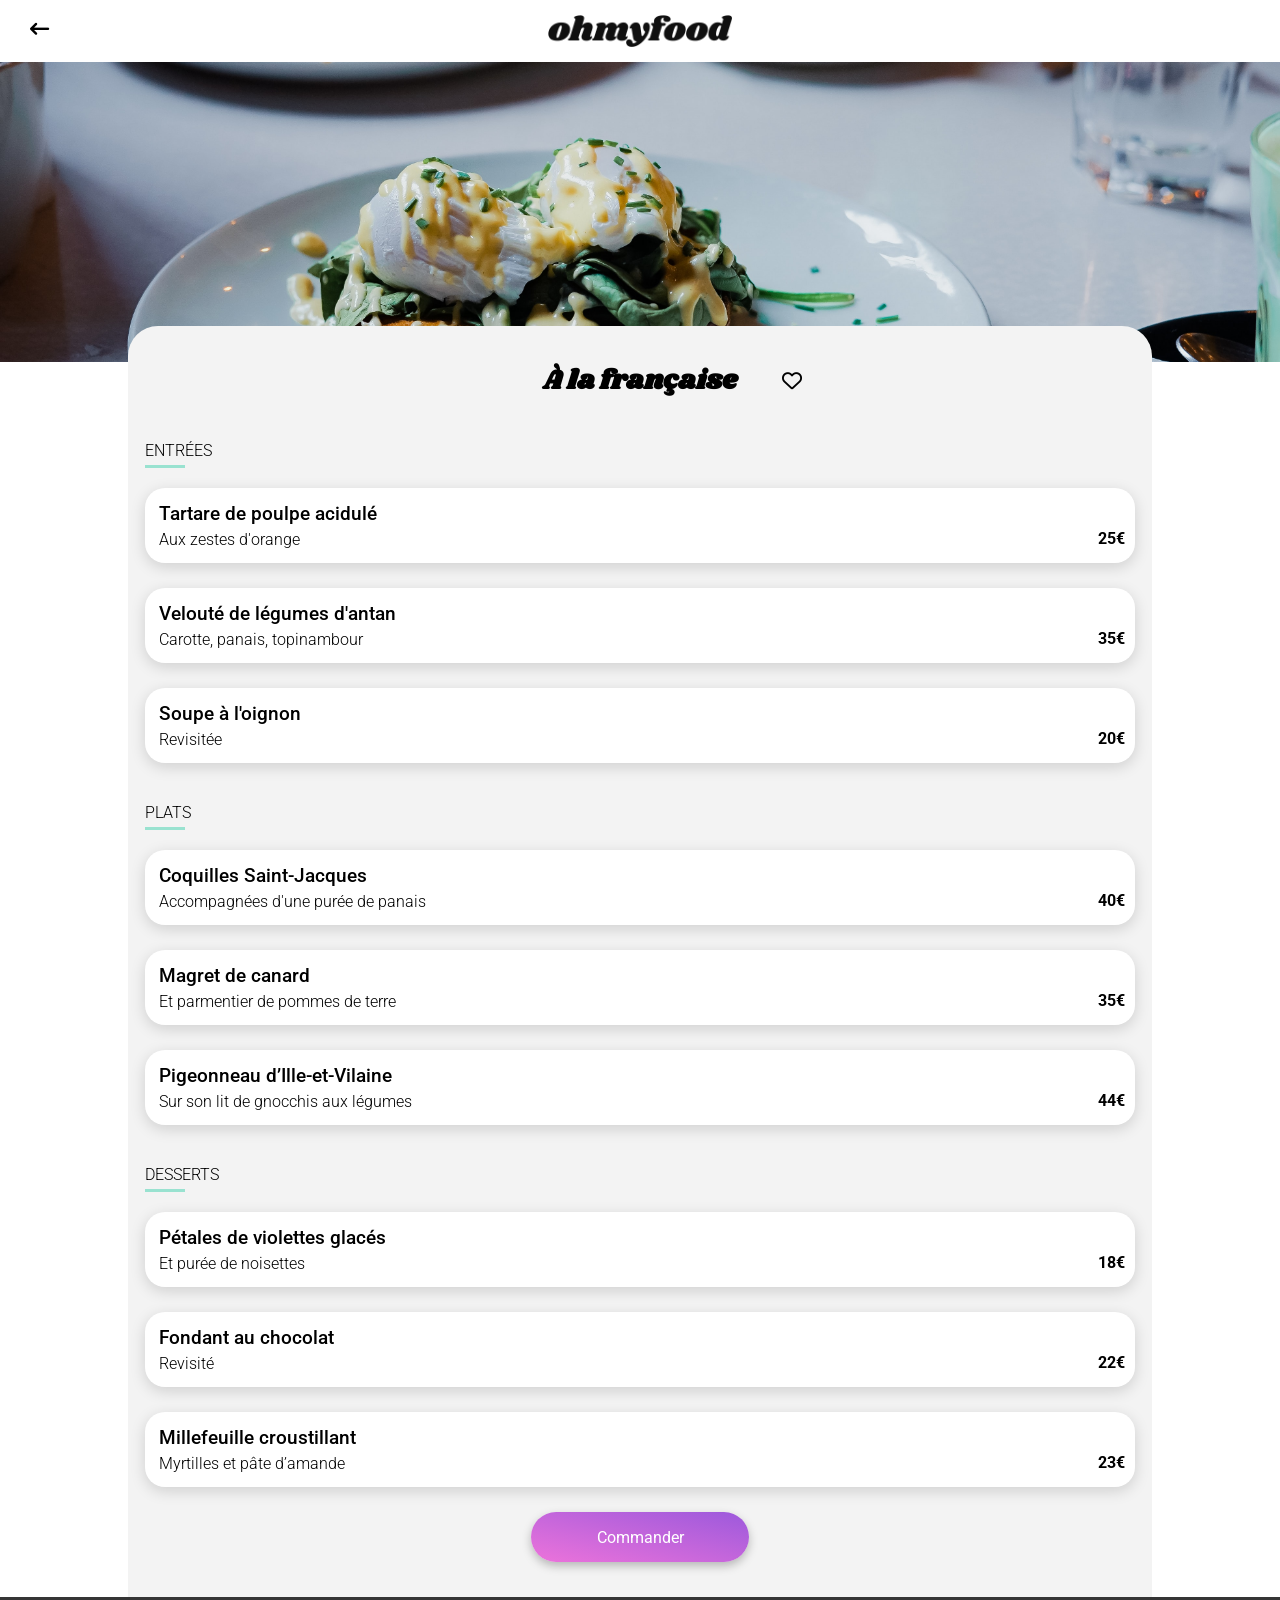
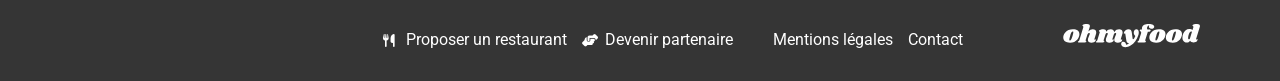
==== restaurants/a_la_française.html @ 07e6149e "Ajout pages des restaurants et loader" ====
<!DOCTYPE html>

<html lang="fr">
    <head>
        <meta charset="utf-8">
        <meta http-equiv="X-UA-Compatible" content="IE=edge">
        <title>ohmyfood - La palette du gout</title>
        <meta name="description" content="carte du restaurant La palette du gout sur ohmyfood">
        <meta name="viewport" content="width=device-width, initial-scale=1">
        <link rel="stylesheet" href="https://cdnjs.cloudflare.com/ajax/libs/font-awesome/6.2.1/css/all.min.css"
            integrity="sha512-MV7K8+y+gLIBoVD59lQIYicR65iaqukzvf/nwasF0nqhPay5w/9lJmVM2hMDcnK1OnMGCdVK+iQrJ7lzPJQd1w=="
            crossorigin="anonymous" referrerpolicy="no-referrer" />
        <link rel="preconnect" href="https://fonts.googleapis.com">
        <link rel="preconnect" href="https://fonts.gstatic.com" crossorigin>
        <link href="https://fonts.googleapis.com/css2?family=Inter:ital,opsz,wght@0,14..32,100..900;1,14..32,100..900&family=Manrope:wght
            @200..800&family=Montserrat:ital,wght@0,100..900;1,100..900&family=Shrikhand&display=swap" rel="stylesheet">
        <link rel="preconnect" href="https://fonts.googleapis.com">
        <link rel="preconnect" href="https://fonts.gstatic.com" crossorigin>
        <link href="https://fonts.googleapis.com/css2?family=Inter:ital,opsz,wght@0,14..32,100..900;1,14..32,100..900&family=Manrope:wght@200..800&
            family=Montserrat:ital,wght@0,100..900;1,100..900&family=Roboto:ital,wght@0,100..900;1,100..900&family=Shrikhand&display=swap" rel="stylesheet">
        <link rel="stylesheet" href="../assets/style.css">
    </head>
    <body class="body">
        <header class="restaurant-header">
                <a href="../index.html"><i class="fa-solid fa-arrow-left-long restaurant-header__icon"></i></a>
                <img class="restaurant-header__logo" src="../assets/images/logo/ohmyfood.png" alt="ohmyfood logo">
        </header>
        <main class="main__restaurant">
            <div class="menu__img">
                <img src="../assets/images/restaurants/toa-heftiba-DQKerTsQwi0-unsplash.jpg" alt="">
            </div>
            <div id="wrapper">
            <div class="menu">
                <div class="restaurant">
                    <h1 class="restaurant__name">À la française</h1>
                    <label class="restaurant__checkbox" for="">
                        <input type="checkbox">
                        <i class="fa-regular fa-heart restaurant__icon"></i>
                        <i class="fa-solid fa-heart restaurant__icon-full"></i>
                    </label>
                </div>
                <div class="menu__wrapper">
                    <section class="menu__section">
                        <h2 class="menu__title">Entrées</h2>
                        <span class="menu__bar"></span>
                        <label>
                            <input type="checkbox">
                            <article class="menu__dish">
                                <div class="menu__dish-text">
                                <h3 class="menu__dish-name">Tartare de poulpe acidulé</h3>
                                <h4 class="menu__dish-description">Aux zestes d'orange</h4> 
                                </div>
                                <div class="menu__dish-animation">
                                    <p class="menu__dish-price">25€</p>
                                    <span class="menu__dish-check">
                                        <span class="menu__dish-check-icon">
                                            <i class="fa-solid fa-circle-check"></i>
                                        </span>
                                    </span>
                                </div>
                            </article>
                        </label>
                        <label>
                            <input type="checkbox">
                            <article class="menu__dish">
                                <div class="menu__dish-text">
                                <h3 class="menu__dish-name">Velouté de légumes d'antan</h3>
                                <h4 class="menu__dish-description">Carotte, panais, topinambour</h4> 
                                </div>
                                <div class="menu__dish-animation">
                                    <p class="menu__dish-price">35€</p>
                                    <span class="menu__dish-check">
                                        <span class="menu__dish-check-icon">
                                            <i class="fa-solid fa-circle-check"></i>
                                        </span>
                                    </span>
                                </div>
                            </article>
                        </label>
                        <label>
                            <input type="checkbox">
                            <article class="menu__dish">
                                <div class="menu__dish-text">
                                <h3 class="menu__dish-name">Soupe à l'oignon</h3>
                                <h4 class="menu__dish-description">Revisitée</h4> 
                                </div>
                                <div class="menu__dish-animation">
                                    <p class="menu__dish-price">20€</p>
                                    <span class="menu__dish-check">
                                        <span class="menu__dish-check-icon">
                                            <i class="fa-solid fa-circle-check"></i>
                                        </span>
                                    </span>
                                </div>
                            </article>
                        </label> 
                    </section>
                    <section class="menu__section">
                        <h2 class="menu__title">Plats</h2>
                        <span class="menu__bar"></span>
                        <label>
                            <input type="checkbox">
                            <article class="menu__dish">
                                <div class="menu__dish-text">
                                <h3 class="menu__dish-name">Coquilles Saint-Jacques</h3>
                                <h4 class="menu__dish-description">Accompagnées d'une purée de panais</h4> 
                                </div>
                                <div class="menu__dish-animation">
                                    <p class="menu__dish-price">40€</p>
                                    <span class="menu__dish-check">
                                        <span class="menu__dish-check-icon">
                                            <i class="fa-solid fa-circle-check"></i>
                                        </span>
                                    </span>
                                </div>
                            </article>
                        </label>
                        <label>
                            <input type="checkbox">
                            <article class="menu__dish">
                                <div class="menu__dish-text">
                                <h3 class="menu__dish-name">Magret de canard</h3>
                                <h4 class="menu__dish-description">Et parmentier de pommes de terre</h4> 
                                </div>
                                <div class="menu__dish-animation">
                                    <p class="menu__dish-price">35€</p>
                                    <span class="menu__dish-check">
                                        <span class="menu__dish-check-icon">
                                            <i class="fa-solid fa-circle-check"></i>
                                        </span>
                                    </span>
                                </div>
                            </article>
                        </label>
                        <label>
                            <input type="checkbox">
                            <article class="menu__dish">
                                <div class="menu__dish-text">
                                <h3 class="menu__dish-name">Pigeonneau d’Ille-et-Vilaine</h3>
                                <h4 class="menu__dish-description">Sur son lit de gnocchis aux légumes</h4> 
                                </div>
                                <div class="menu__dish-animation">
                                    <p class="menu__dish-price">44€</p>
                                    <span class="menu__dish-check">
                                        <span class="menu__dish-check-icon">
                                            <i class="fa-solid fa-circle-check"></i>
                                        </span>
                                    </span>
                                </div>
                            </article>
                        </label>
                    </section>
                    <section class="menu__section">
                        <h2 class="menu__title">Desserts</h2>
                        <span class="menu__bar"></span>
                        <label>
                            <input type="checkbox">
                            <article class="menu__dish">
                                <div class="menu__dish-text">
                                <h3 class="menu__dish-name">Pétales de violettes glacés</h3>
                                <h4 class="menu__dish-description">Et purée de noisettes</h4> 
                                </div>
                                <div class="menu__dish-animation">
                                    <p class="menu__dish-price">18€</p>
                                    <span class="menu__dish-check">
                                        <span class="menu__dish-check-icon">
                                            <i class="fa-solid fa-circle-check"></i>
                                        </span>
                                    </span>
                                </div>
                            </article>
                        </label>
                        <label>
                            <input type="checkbox">
                            <article class="menu__dish">
                                <div class="menu__dish-text">
                                <h3 class="menu__dish-name">Fondant au chocolat</h3>
                                <h4 class="menu__dish-description">Revisité</h4> 
                                </div>
                                <div class="menu__dish-animation">
                                    <p class="menu__dish-price">22€</p>
                                    <span class="menu__dish-check">
                                        <span class="menu__dish-check-icon">
                                            <i class="fa-solid fa-circle-check"></i>
                                        </span>
                                    </span>
                                </div>
                            </article>
                        </label>
                        <label>
                            <input type="checkbox">
                            <article class="menu__dish">
                                <div class="menu__dish-text">
                                <h3 class="menu__dish-name">Millefeuille croustillant</h3>
                                <h4 class="menu__dish-description">Myrtilles et pâte d’amande</h4> 
                                </div>
                                <div class="menu__dish-animation">
                                    <p class="menu__dish-price">23€</p>
                                    <span class="menu__dish-check">
                                        <span class="menu__dish-check-icon">
                                            <i class="fa-solid fa-circle-check"></i>
                                        </span>
                                    </span>
                                </div>
                            </article>
                        </label>
                    </section>
                </div>
                <div class="menu__button">
                   <button>Commander</button> 
                </div>
            </div>
            </div>
        </main>
        <footer class="footer">
            <div class="footer__logo">
                <svg width="196" height="34" viewBox="0 0 196 34" fill="none" xmlns="http://www.w3.org/2000/svg">
                    <path d="M13.932 7.956C17.196 7.956 19.596 8.61599 21.132 9.936C22.692 11.256 23.472 12.984 23.472 15.12C23.472 15.84 23.376 16.644 23.184 17.532C22.728 19.5 21.876 21.228 20.628 22.716C19.38 24.18 17.844 25.32 16.02 26.136C14.22 26.928 12.264 27.324 10.152 27.324C6.81599 27.324 4.34399 26.664 2.73599 25.344C1.15199 24 0.359985 22.224 0.359985 20.016C0.359985 19.272 0.455985 18.444 0.647985 17.532C1.10399 15.66 1.96799 14.004 3.23999 12.564C4.53599 11.1 6.10799 9.972 7.95599 9.18C9.82799 8.364 11.82 7.956 13.932 7.956ZM13.824 11.16C13.32 11.16 12.78 11.616 12.204 12.528C11.652 13.416 10.992 15.108 10.224 17.604C9.45599 20.1 9.07199 21.852 9.07199 22.86C9.07199 23.388 9.15599 23.748 9.32399 23.94C9.49199 24.108 9.71999 24.192 10.008 24.192C10.512 24.24 11.028 23.808 11.556 22.896C12.108 21.984 12.792 20.208 13.608 17.568C14.352 15.24 14.724 13.548 14.724 12.492C14.724 11.988 14.64 11.64 14.472 11.448C14.328 11.256 14.112 11.16 13.824 11.16Z" fill="currentColor"/>
                    <path d="M44.9899 22.032C44.9419 22.128 44.9179 22.272 44.9179 22.464C44.9179 22.632 44.9539 22.764 45.0259 22.86C45.1219 22.956 45.2419 23.004 45.3859 23.004C45.6739 23.004 45.9139 22.884 46.1059 22.644C46.3219 22.38 46.4659 22.248 46.5379 22.248C46.6579 22.248 46.7539 22.332 46.8259 22.5C46.8979 22.644 46.9339 22.824 46.9339 23.04C46.9579 23.736 46.7299 24.42 46.2499 25.092C45.7699 25.74 45.0619 26.28 44.1259 26.712C43.2139 27.12 42.1099 27.324 40.8139 27.324C39.2299 27.324 37.9699 26.964 37.0339 26.244C36.0979 25.5 35.6179 24.516 35.5939 23.292C35.5939 22.404 35.8099 21.408 36.2419 20.304L38.2219 15.12C38.3419 14.808 38.4019 14.556 38.4019 14.364C38.4019 14.052 38.2939 13.812 38.0779 13.644C37.8859 13.452 37.6459 13.356 37.3579 13.356C36.9019 13.356 36.4339 13.572 35.9539 14.004C35.4979 14.412 35.1259 15.084 34.8379 16.02V15.948L32.5699 23.256C32.4979 23.544 32.4619 23.796 32.4619 24.012C32.4619 24.324 32.5219 24.576 32.6419 24.768C32.7619 24.936 32.9299 25.104 
                        33.1459 25.272C33.3139 25.44 33.4339 25.584 33.5059 25.704C33.5779 25.8 33.5899 25.932 33.5419 26.1C33.4219 26.412 33.1819 26.64 32.8219 26.784C32.4619 26.928 31.9099 27 31.1659 27H22.9579C22.3339 27 21.8779 26.904 21.5899 26.712C21.3019 26.496 21.2059 26.22 21.3019 25.884C21.3979 25.596 21.6499 25.344 22.0579 25.128C22.4179 24.936 22.7179 24.708 22.9579 24.444C23.1979 24.18 23.4019 23.76 23.5699 23.184L29.0419 5.22C29.1139 5.004 29.1499 4.824 29.1499 4.68C29.1499 4.416 29.0779 4.2 28.9339 4.032C28.8139 3.864 28.6459 3.696 28.4299 3.528C28.1899 3.336 28.0099 3.168 27.8899 3.024C27.7939 2.88 27.7819 2.688 27.8539 2.448C27.9979 1.896 28.7539 1.416 30.1219 1.00799C31.4899 0.599996 32.9179 0.395996 34.4059 0.395996C35.7979 0.395996 36.8179 0.659996 37.4659 1.188C38.1379 1.716 38.4739 2.436 38.4739 3.348C38.4739 3.876 38.3899 4.392 38.2219 4.896L36.2779 11.232C37.2139 10.008 38.1979 9.156 39.2299 8.676C40.2859 8.196 41.4259 7.956 42.6499 7.956C44.1139 7.956 45.2899 8.4 
                        46.1779 9.288C47.0899 10.176 47.5459 11.328 47.5459 12.744C47.5459 13.488 47.4259 14.22 47.1859 14.94L44.9899 22.032Z" fill="currentColor"/>
                    <path d="M82.7165 22.032C82.6685 22.128 82.6445 22.272 82.6445 22.464C82.6445 22.632 82.6805 22.764 82.7525 22.86C82.8485 22.956 82.9685 23.004 83.1125 23.004C83.4005 23.004 83.6405 22.884 83.8325 22.644C84.0485 22.38 84.1925 22.248 84.2645 22.248C84.3845 22.248 84.4805 22.332 84.5525 22.5C84.6245 22.644 84.6605 22.824 84.6605 23.04C84.6845 23.736 84.4565 24.42 83.9765 25.092C83.4965 25.74 82.7885 26.28 81.8525 26.712C80.9405 27.12 79.8365 27.324 78.5405 27.324C76.9565 27.324 75.6965 26.964 74.7605 26.244C73.8245 25.5 73.3445 24.516 73.3205 23.292C73.3205 22.404 73.5365 21.408 73.9685 20.304L75.9485 15.12C76.0685 14.808 76.1285 14.556 76.1285 14.364C76.1285 14.052 76.0205 13.812 75.8045 13.644C75.6125 13.452 75.3725 13.356 75.0845 13.356C74.6765 13.356 74.2565 13.536 73.8245 13.896C73.3925 14.256 73.0085 14.82 72.6725 15.588L70.6925 22.032C70.6445 22.128 70.6205 22.272 70.6205 22.464C70.6205 22.632 70.6565 22.764 70.7285 22.86C70.8245 22.956 70.9445 23.004 71.0885 23.004C71.3765 
                        23.004 71.6165 22.884 71.8085 22.644C72.0245 22.38 72.1685 22.248 72.2405 22.248C72.3605 22.248 72.4565 22.332 72.5285 22.5C72.6005 22.644 72.6365 22.824 72.6365 23.04C72.6605 23.736 72.4325 24.42 71.9525 25.092C71.4725 25.74 70.7645 26.28 69.8285 26.712C68.9165 27.12 67.8125 27.324 66.5165 27.324C64.9325 27.324 63.6725 26.964 62.7365 26.244C61.8005 25.5 61.3205 24.516 61.2965 23.292C61.2965 22.404 61.5125 21.408 61.9445 20.304L63.9245 15.12C64.0445 14.808 64.1045 14.556 64.1045 14.364C64.1045 14.052 63.9965 13.812 63.7805 13.644C63.5885 13.452 63.3485 13.356 63.0605 13.356C62.6525 13.356 62.2325 13.536 61.8005 13.896C61.3685 14.232 61.0085 14.784 60.7205 15.552L58.3445 23.256C58.2485 23.52 58.2005 23.772 58.2005 24.012C58.2005 24.3 58.2605 24.54 58.3805 24.732C58.5005 24.9 58.6685 25.08 58.8845 25.272C59.0525 25.416 59.1725 25.548 59.2445 25.668C59.3165 25.788 59.3285 25.932 59.2805 26.1C59.1845 26.412 58.9565 26.64 58.5965 26.784C58.2365 26.928 57.6725 27 56.9045 27H48.6965C48.0725 
                        27 47.6285 26.904 47.3645 26.712C47.0765 26.496 46.9685 26.22 47.0405 25.884C47.1365 25.596 47.3885 
                        25.344 47.7965 25.128C48.1565 24.936 48.4565 24.708 48.6965 24.444C48.9365 24.18 49.1405 23.76 49.3085 23.184L52.5125 12.78C52.5605 12.66 52.5845 12.492 52.5845 12.276C52.5845 12.012 52.5245 11.808 52.4045 11.664C52.3085 11.52 52.1405 11.34 51.9005 11.124C51.6605 10.932 51.4925 10.764 51.3965 10.62C51.3005 10.476 51.2885 10.284 51.3605 10.044C51.5045 9.492 52.2605 9.012 53.6285 8.604C54.9965 8.172 56.4245 7.956 57.9125 7.956C59.0885 7.956 60.0125 8.28 60.6845 8.928C61.3805 9.576 61.7165 10.464 61.6925 11.592C62.6765 10.224 63.7085 9.276 64.7885 8.748C65.8925 8.22 67.0805 7.956 68.3525 7.956C69.7445 7.956 70.8725 8.364 71.7365 9.18C72.6245 9.972 73.1165 11.016 73.2125 12.312C74.2445 10.68 75.3485 9.552 76.5245 8.928C77.7005 8.28 78.9845 7.956 80.3765 7.956C81.8405 7.956 83.0165 8.4 83.9045 9.288C84.8165 10.176 85.2725 11.328 85.2725 12.744C85.2725 13.488 85.1525 14.22 84.9125 14.94L82.7165 22.032Z" fill="currentColor"/>
                    <path d="M104.932 7.956C105.988 7.956 106.828 8.388 107.452 9.252C108.1 10.092 108.424 11.244 108.424 12.708C108.424 13.98 108.196 15.348 107.74 16.812C106.852 19.764 105.424 22.548 103.456 25.164C101.512 27.78 99.2675 29.88 96.7235 31.464C94.2035 33.048 91.6836 33.84 89.1636 33.84C87.9156 33.84 86.8355 33.624 85.9235 33.192C85.0355 32.76 84.3635 32.184 83.9075 31.464C83.4275 30.744 83.1875 29.976 83.1875 29.16C83.1875 28.8 83.2475 28.404 83.3675 27.972C83.5835 27.3 83.9435 26.784 84.4475 26.424C84.9515 26.064 85.5516 25.884 86.2476 25.884C87.3516 25.884 88.2515 26.256 88.9475 27C89.6675 27.768 90.1236 28.812 90.3156 30.132C91.8516 30.06 93.2675 29.4 94.5635 28.152C93.3395 27.936 92.4275 27.528 91.8275 26.928C91.2515 26.304 90.8555 25.344 90.6395 24.048L89.1995 15.228C89.1275 14.772 89.0195 14.46 88.8755 14.292C88.7555 14.1 88.5876 14.004 88.3716 14.004C88.2036 14.004 87.9995 14.088 87.7595 14.256C87.5435 14.424 87.3875 14.508 87.2915 14.508C87.0995 14.508 87.0035 14.304 87.0035 13.896C87.0035 
                        13.56 87.0635 13.2 87.1835 12.816C87.6155 11.448 88.4196 10.296 89.5956 9.36C90.7716 8.4 92.1395 7.92 93.6995 7.92C95.2355 7.92 96.3635 8.376 97.0835 9.288C97.8275 10.2 98.3076 11.604 98.5236 13.5L99.6035 21.42C99.6755 22.02 99.8915 22.32 100.252 22.32C100.684 22.32 101.188 21.936 101.764 21.168C102.34 20.376 102.904 19.26 103.456 17.82C102.736 17.172 102.184 16.428 101.8 15.588C101.416 14.748 101.224 13.848 101.224 12.888C101.224 12.144 101.32 11.472 101.512 10.872C101.8 9.912 102.244 9.192 102.844 8.712C103.468 8.208 104.164 7.956 104.932 7.956Z" fill="currentColor"/>
                    <path d="M122.864 0.395996C125.432 0.395996 127.352 0.791996 128.624 1.584C129.92 2.352 130.568 3.3 130.568 4.428C130.568 5.34 130.184 6.048 129.416 6.552C128.672 7.032 127.688 7.272 126.464 7.272C125.336 7.272 124.46 6.996 123.836 6.444C123.212 5.892 122.9 5.208 122.9 4.392C122.9 3.888 123.056 3.36 123.368 2.808C122.648 2.808 122.048 2.988 121.568 3.348C121.088 3.684 120.716 4.272 120.452 5.112C120.308 5.64 120.236 6.132 120.236 6.588C120.236 7.164 120.332 7.62 120.524 7.956C120.74 8.268 121.04 8.424 121.424 8.424H123.548C124.796 8.424 125.42 8.808 125.42 9.576C125.42 9.672 125.396 9.816 125.348 10.008C125.204 10.536 124.904 10.932 124.448 11.196C124.016 11.46 123.356 11.592 122.468 11.592H121.388L117.824 23.256C117.752 23.544 117.716 23.796 117.716 24.012C117.716 24.324 117.776 24.576 117.896 24.768C118.016 24.936 118.184 25.104 118.4 25.272C118.568 25.44 118.688 25.584 118.76 25.704C118.832 25.8 118.844 25.932 118.796 26.1C118.676 26.412 118.436 26.64 118.076 26.784C117.716 26.928 117.164 27 116.42 
                        27H108.212C107.588 27 107.132 26.904 106.844 26.712C106.556 26.496 106.46 26.22 106.556 25.884C106.652 25.596 106.904 25.344 107.312 25.128C107.672 24.936 107.972 24.708 108.212 24.444C108.452 24.18 108.656 23.76 108.824 23.184L111.632 13.968C111.752 13.608 111.812 13.236 111.812 12.852C111.812 12.372 111.704 12 111.488 11.736C111.296 11.448 110.996 11.136 110.588 10.8C110.324 10.584 110.12 10.404 109.976 10.26C109.856 10.092 109.796 9.9 109.796 9.684C109.772 9.228 109.928 8.904 110.264 8.712C110.624 8.52 111.296 8.424 112.28 8.424H113.18C113.012 7.824 112.928 7.224 112.928 6.624C112.928 6.024 113.036 5.4 113.252 4.752C113.708 3.528 114.68 2.496 116.168 1.65599C117.68 0.815996 119.912 0.395996 122.864 0.395996Z" fill="currentColor"/>
                    <path d="M137.084 7.956C140.348 7.956 142.748 8.61599 144.284 9.936C145.844 11.256 146.624 12.984 146.624 15.12C146.624 15.84 146.528 16.644 146.336 17.532C145.88 19.5 145.028 21.228 143.78 22.716C142.532 24.18 140.996 25.32 139.172 26.136C137.372 26.928 135.416 27.324 133.304 27.324C129.968 27.324 127.496 26.664 125.888 25.344C124.304 24 123.512 22.224 123.512 20.016C123.512 19.272 123.608 18.444 123.8 17.532C124.256 15.66 125.12 14.004 126.392 12.564C127.688 11.1 129.26 9.972 131.108 9.18C132.98 8.364 134.972 7.956 137.084 7.956ZM136.976 11.16C136.472 11.16 135.932 11.616 135.356 12.528C134.804 13.416 134.144 15.108 133.376 17.604C132.608 20.1 132.224 21.852 132.224 22.86C132.224 23.388 132.308 23.748 132.476 23.94C132.644 24.108 132.872 24.192 133.16 24.192C133.664 24.24 134.18 23.808 134.708 22.896C135.26 21.984 135.944 20.208 136.76 17.568C137.504 15.24 137.876 13.548 137.876 12.492C137.876 11.988 137.792 11.64 137.624 11.448C137.48 11.256 137.264 11.16 136.976 11.16Z" fill="currentColor"/>
                    <path d="M160.709 7.956C163.973 7.956 166.373 8.61599 167.909 9.936C169.469 11.256 170.249 12.984 170.249 15.12C170.249 15.84 170.153 16.644 169.961 17.532C169.505 19.5 168.653 21.228 167.405 22.716C166.157 24.18 164.621 25.32 162.797 26.136C160.997 26.928 159.041 27.324 156.929 27.324C153.593 27.324 151.121 26.664 149.513 25.344C147.929 24 147.137 22.224 147.137 20.016C147.137 19.272 147.233 18.444 147.425 17.532C147.881 15.66 148.745 14.004 150.017 12.564C151.313 11.1 152.885 9.972 154.733 9.18C156.605 8.364 158.597 7.956 160.709 7.956ZM160.601 11.16C160.097 11.16 159.557 11.616 158.981 12.528C158.429 13.416 157.769 15.108 157.001 17.604C156.233 20.1 155.849 21.852 155.849 22.86C155.849 23.388 155.933 23.748 156.101 23.94C156.269 24.108 156.497 24.192 156.785 24.192C157.289 24.24 157.805 23.808 158.333 22.896C158.885 21.984 159.569 20.208 160.385 17.568C161.129 15.24 161.501 13.548 161.501 12.492C161.501 11.988 161.417 11.64 161.249 11.448C161.105 11.256 160.889 11.16 160.601 11.16Z" fill="currentColor"/>
                    <path d="M190.526 21.816C190.478 22.008 190.454 22.14 190.454 22.212C190.454 22.38 190.502 22.512 190.598 22.608C190.694 22.704 190.814 22.752 190.958 22.752C191.246 22.752 191.486 22.632 191.678 22.392C191.894 22.128 192.038 21.996 192.11 21.996C192.23 21.996 192.326 22.08 192.398 22.248C192.47 22.416 192.506 22.608 192.506 22.824C192.53 23.472 192.278 24.132 191.75 24.804C191.246 25.476 190.562 26.028 189.698 26.46C188.834 26.892 187.898 27.108 186.89 27.108C185.69 27.108 184.646 26.88 183.758 26.424C182.87 25.968 182.258 25.368 181.922 24.624C181.274 25.464 180.53 26.088 179.69 26.496C178.85 26.904 177.962 27.108 177.026 27.108C175.922 27.108 174.89 26.832 173.93 26.28C172.994 25.728 172.238 24.948 171.662 23.94C171.11 22.908 170.834 21.744 170.834 20.448C170.834 18.264 171.242 16.212 172.058 14.292C172.898 12.348 174.062 10.788 175.55 9.612C177.038 8.412 178.73 7.812 180.626 7.812C181.658 7.812 182.534 7.932 183.254 8.172C183.998 8.412 184.67 8.772 185.27 9.252L186.494 5.22C186.566 5.004 186.602 4.824 186.602 
                        4.68C186.602 4.416 186.53 4.2 186.386 4.032C186.266 3.864 186.098 3.696 185.882 3.528C185.642 3.336 185.462 3.168 185.342 3.024C185.246 2.88 185.234 2.688 185.306 2.448C185.45 1.896 186.206 1.416 187.574 1.00799C188.942 0.599996 190.37 0.395996 191.858 0.395996C193.25 0.395996 194.27 0.659996 194.918 1.188C195.59 1.716 195.926 2.436 195.926 3.348C195.926 3.876 195.842 4.392 195.674 4.896L190.526 21.816ZM184.514 11.7C184.13 11.364 183.71 11.196 183.254 11.196C182.558 11.196 181.874 11.712 181.202 12.744C180.53 13.776 179.99 15.024 179.582 16.488C179.174 17.952 178.982 19.272 179.006 20.448C179.006 21.768 179.438 22.428 180.302 22.428C180.614 22.428 180.878 22.308 181.094 22.068C181.31 21.804 181.514 21.384 181.706 20.808L184.514 11.7Z" fill="currentColor"/>
                </svg>
            </div>
            <ul class="footer__list">
                <li class="footer__item">
                    <div class="footer__item-container">
                        <i class="footer__item-icon fa-solid fa-utensils"></i>
                    </div>
                    Proposer un restaurant
                </li>
                <li class="footer__item">
                    <div class="footer__item-container">
                        <i class="footer__item-icon fa-solid fa-handshake-angle"></i>
                    </div>
                    Devenir partenaire
                </li> 
            </ul>
            <ul class="footer__list">
                <li class="footer__item">Mentions légales</li>
                <li class="footer__item"><a href="mailto:contact@example.fr">Contact</a></li>
            </ul>
        </footer>
    </body>
</html>
---- assets/style.css ----
* {
  margin: 0;
  padding: 0;
  box-sizing: border-box;
  font-family: "Roboto", sans-serif;
  text-decoration: none;
}

body {
  background-color: #EAEAEA;
}

a {
  color: black;
}

.loader {
  z-index: 1;
  position: fixed;
  inset: 0;
  display: flex;
  justify-content: center;
  align-items: center;
  background-color: #f3f3f3;
  gap: 50px;
  animation: hiddeloader 1s ease-in-out forwards;
  animation-delay: 1s;
}
.loader__square {
  z-index: 2;
  height: 50px;
  width: 50px;
  background: linear-gradient(193.33deg, #9356DC -11.44%, #FF79DA 123.93%);
  animation: rotate 1s ease-in-out forwards;
}
.loader__square:nth-child(1) {
  animation-delay: 0.3s;
}
.loader__square:nth-child(2) {
  animation-delay: 0.6s;
}
.loader__square:nth-child(3) {
  animation-delay: 0.9s;
}

@keyframes rotate {
  0% {
    transform: translateY(0);
  }
  50% {
    transform: translateY(-20px);
  }
  100% {
    transform: translateY(0);
    opacity: 0;
  }
}
@keyframes hiddeloader {
  from {
    opacity: 1;
  }
  to {
    display: none;
  }
}
.header__logo {
  width: 100%;
  display: flex;
  justify-content: center;
  align-items: center;
  padding: 15px 0;
  background-color: white;
  box-shadow: 0 3px 10px 0 rgba(0, 0, 0, 0.1490196078);
}
.header__logo-img {
  height: 35px;
}

.location {
  width: 100%;
  display: flex;
  flex-direction: row;
  display: flex;
  justify-content: center;
  align-items: center;
  height: 50px;
  gap: 17px;
  box-shadow: 0px 4px 10px 0px rgba(0, 0, 0, 0.2509803922);
}

.explore {
  display: flex;
  flex-direction: column;
  display: flex;
  justify-content: center;
  align-items: center;
  padding: 40px;
  text-align: center;
}
.explore__title {
  font-size: 1.5rem;
  max-width: 275px;
}
.explore__subtitle {
  font-size: 1.2rem;
  font-weight: 300;
  padding: 20px 0;
}
.explore__button {
  width: 218px;
  height: 50px;
  padding: 13px 18px;
  background: linear-gradient(193.33deg, #9356DC -11.44%, #FF79DA 123.93%);
  box-shadow: 0px 4px 10px 0px rgba(0, 0, 0, 0.2509803922);
  border: none;
  border-radius: 25px;
  color: white;
  text-decoration: none;
  transition: opacity 0.4s ease-in-out, box-shadow 0.4s ease-in-out;
}
.explore__button:hover {
  opacity: 0.7;
  box-shadow: 0px 6px 16px 0px rgba(0, 0, 0, 0.2509803922);
}

.steps {
  padding: 20px;
  background-color: white;
}
.steps__title {
  font-size: 1.5rem;
  padding: 26px 0;
}
.steps__box {
  display: flex;
  flex-direction: row;
  width: 100%;
  box-shadow: 0px 4px 15px 0px rgba(0, 0, 0, 0.1490196078);
  border-radius: 20px;
  margin-bottom: 25px;
  padding: 28px 0;
  background-color: #f3f3f3;
  position: relative;
  margin-left: 8px;
}
.steps__box-number {
  height: 24px;
  width: 24px;
  border-radius: 50%;
  background-color: #9356DC;
  color: white;
  font-size: 14px;
  display: flex;
  justify-content: center;
  align-items: center;
  position: absolute;
  left: -12px;
}
.steps__box-icon {
  color: #7E7E7E;
  padding: 0 30px;
}
.steps__box-text {
  font-weight: 500;
}

.purple {
  color: #9356DC;
}

.restaurants {
  padding: 60px 20px;
  background-color: #EAEAEA;
}
.restaurants__title {
  font-size: 1.5rem;
  margin-bottom: 20px;
}
.restaurants__cards-img-container {
  position: relative;
  height: 70%;
}
.restaurants__wrapper {
  position: relative;
}
.restaurants__cards {
  width: 100%;
  height: 251px;
  border-radius: 15px;
  box-shadow: 0px 4px 15px 0px rgba(0, 0, 0, 0.1019607843);
  background-color: white;
  margin-bottom: 20px;
}
.restaurants__cards-img {
  width: 100%;
  height: 100%;
  border-radius: 15px 15px 0 0;
  object-fit: cover;
}
.restaurants__cards-new {
  display: flex;
  justify-content: center;
  align-items: center;
  position: absolute;
  top: 10px;
  right: 10px;
  padding: 7px 9px;
  border-radius: 2px;
  width: 80px;
  background-color: #99E2D0;
  color: #008766;
  font-size: 14px;
}
.restaurants__cards-text-container {
  display: flex;
  flex-direction: row;
  justify-content: space-between;
  padding: 10px;
  height: 30%;
  color: black;
  border-radius: 0 0 15px 15px;
}
.restaurants__cards-title {
  font-size: 1.2rem;
  margin-bottom: 5px;
}
.restaurants__cards-location {
  font-size: 1rem;
  font-weight: 300;
}
.restaurants__cards-heart {
  font-size: 20px;
  position: absolute;
  top: 205px;
  right: 15px;
  cursor: pointer;
  transition: all 1s ease-in-out;
}
.restaurants__cards-heart-full {
  font-size: 20px;
  position: absolute;
  top: 205px;
  right: 15px;
  cursor: pointer;
  transition: all 1s ease-in-out;
  background: linear-gradient(193.33deg, #9356DC -11.44%, #FF79DA 123.93%);
  background-clip: text;
  -webkit-background-clip: text;
  -webkit-text-fill-color: transparent;
  opacity: 0;
}
.restaurants__cards-heart-full:hover {
  opacity: 1;
}
.restaurants__cards-heart:hover {
  opacity: 0;
}

.footer {
  background-color: #353535;
  padding: 25px 0;
}
.footer__logo svg {
  height: 27px;
  color: white;
  margin-bottom: 16px;
}
.footer__list {
  color: white;
  padding: 0 20px;
  list-style: none;
}
.footer__item {
  margin-bottom: 7px;
  display: flex;
  flex-direction: row;
}
.footer__item-container {
  width: 23px;
}
.footer__item-icon {
  margin-right: 6px;
  font-size: 13px;
}
.footer__item a {
  color: white;
}

.restaurant-header {
  width: 100%;
  display: flex;
  justify-content: center;
  align-items: center;
  padding: 15px 0;
}
.restaurant-header__logo {
  height: 2rem;
}
.restaurant-header__icon {
  font-size: 1.2rem;
  position: absolute;
  top: 20px;
  left: 30px;
}

.menu {
  width: 100%;
  background-color: #f3f3f3;
  border-radius: 30px 30px 0 0;
  margin-top: -40px;
  padding: 35px 17px;
  z-index: 3;
  position: relative;
}
.menu__img {
  z-index: 0;
}
.menu__img img {
  height: 300px;
  width: 100%;
  object-fit: cover;
}
.menu__section {
  opacity: 0;
  animation: appear 2s forwards;
}
.menu__section:nth-child(1) {
  animation-delay: 0.5s;
}
.menu__section:nth-child(2) {
  animation-delay: 1s;
}
.menu__section:nth-child(3) {
  animation-delay: 1.5s;
}
.menu__title {
  font-size: 1rem;
  font-weight: 300;
  text-transform: uppercase;
  margin-top: 40px;
}
.menu__bar {
  display: block;
  background-color: #99E2D0;
  width: 40px;
  height: 3px;
  margin-top: 5px;
  margin-bottom: 20px;
}
.menu__dish {
  width: 100%;
  box-shadow: 0px 4px 15px 0px rgba(0, 0, 0, 0.1490196078);
  border-radius: 20px;
  margin-bottom: 25px;
  background-color: white;
  display: flex;
  justify-content: space-between;
  margin-top: 12px;
  cursor: pointer;
}
.menu__dish-text {
  padding: 14px;
}
.menu__dish-name {
  font-size: 1.2rem;
  font-weight: 500;
  margin-bottom: 5px;
}
.menu__dish-description {
  font-size: 1rem;
  font-weight: 300;
}
.menu__dish-animation {
  width: 150px;
  display: flex;
  align-items: flex-end;
  justify-content: end;
}
.menu__dish-price {
  display: flex;
  align-items: flex-end;
  font-weight: 700;
  padding-bottom: 15px;
}
.menu__dish-check {
  width: 0;
  height: 100%;
  margin-left: 10px;
  background-color: #99E2D0;
  border-radius: 0 20px 20px 0;
  transition: width 1s ease-in-out;
}
.menu__dish-check-icon {
  opacity: 0;
  width: 100%;
  height: 100%;
  display: flex;
  justify-content: center;
  align-items: center;
}
.menu__dish-check-icon > i {
  font-size: 25px;
  color: white;
}
.menu__button {
  display: flex;
  justify-content: center;
  align-items: center;
}
.menu__button button {
  width: 218px;
  height: 50px;
  padding: 13px 18px;
  background: linear-gradient(193.33deg, #9356DC -11.44%, #FF79DA 123.93%);
  box-shadow: 0px 4px 10px 0px rgba(0, 0, 0, 0.2509803922);
  border: none;
  border-radius: 25px;
  color: white;
  text-decoration: none;
  cursor: pointer;
  font-size: 1rem;
  transition: opacity 0.2s ease-in, box-shadow 0.2s ease-in;
}
.menu__button button:hover {
  opacity: 0.7;
  box-shadow: 0px 6px 16px 0px rgba(0, 0, 0, 0.2509803922);
}

label:has(input:checked) .menu__dish-check {
  width: 100px;
}
label:has(input:checked) .menu__dish-check-icon {
  opacity: 1;
}

input {
  display: none;
}

.restaurant {
  width: 100%;
  display: flex;
  justify-content: space-between;
  align-items: center;
}
.restaurant__name {
  font-family: "Shrikhand", sans-serif;
  font-size: 1.7rem;
}
.restaurant__icon {
  font-size: 20px;
  position: absolute;
  top: 45px;
  right: 25px;
  cursor: pointer;
  transition: all 1s ease-in-out;
}
.restaurant__icon:hover {
  opacity: 0;
}
.restaurant__icon-full {
  font-size: 20px;
  position: absolute;
  top: 45px;
  right: 25px;
  cursor: pointer;
  opacity: 0;
  background: linear-gradient(193.33deg, #9356DC -11.44%, #FF79DA 123.93%);
  background-clip: text;
  -webkit-background-clip: text;
  -webkit-text-fill-color: transparent;
  transition: all 1s ease-in-out;
}
.restaurant__icon-full:hover {
  opacity: 1;
}

@keyframes appear {
  from {
    opacity: 0;
    transform: translateY(100px);
  }
  to {
    opacity: 1;
    transform: translateY(0);
  }
}
@media (min-width: 768px) {
  .header__logo,
  .header__location {
    box-shadow: none;
  }
  .explore {
    background-color: #f3f3f3;
  }
  .explore__title {
    max-width: none;
    font-size: 2.5rem;
  }
  .steps {
    display: flex;
    justify-content: center;
    align-items: center;
  }
  .steps__content {
    max-width: 1024px;
    width: 100%;
    display: flex;
    flex-direction: column;
  }
  .steps__wrapper {
    display: flex;
    justify-content: center;
    align-items: center;
    display: flex;
    flex-direction: row;
    gap: 24px;
  }
  .restaurant__icon,
  .restaurant__icon-full {
    right: 330px;
  }
  .restaurant {
    justify-content: center;
  }
  .restaurant__icon, .restaurant__icon-full {
    right: 220px;
  }
}
@media (min-width: 1024px) {
  .restaurants {
    display: flex;
    justify-content: center;
    align-items: center;
  }
  .body {
    background-color: white;
  }
  #wrapper {
    width: 100%;
    display: flex;
    justify-content: center;
    align-items: center;
  }
  .restaurant__wrapper,
  .menu {
    max-width: 1024px;
    width: 100%;
  }
  .restaurants__cards-container {
    display: grid;
    grid-template-columns: repeat(2, 1fr);
    grid-template-rows: repeat(2, 1fr);
    column-gap: 100px;
    row-gap: 50px;
  }
  .footer {
    display: flex;
    justify-content: flex-end;
  }
  .footer__logo {
    display: flex;
    margin: 0 80px 7px 80px;
  }
  .footer__logo > svg {
    height: 27px;
    width: 137px;
    margin: 0;
  }
  .footer__list {
    display: flex;
    flex-direction: row;
    align-items: last baseline;
    gap: 15px;
  }
  .footer__item {
    max-width: 200px;
  }
  .footer > :first-child {
    order: 3;
  }
  .restaurant {
    justify-content: center;
  }
  .restaurant__icon, .restaurant__icon-full {
    right: 350px;
  }
}

/*# sourceMappingURL=style.css.map */
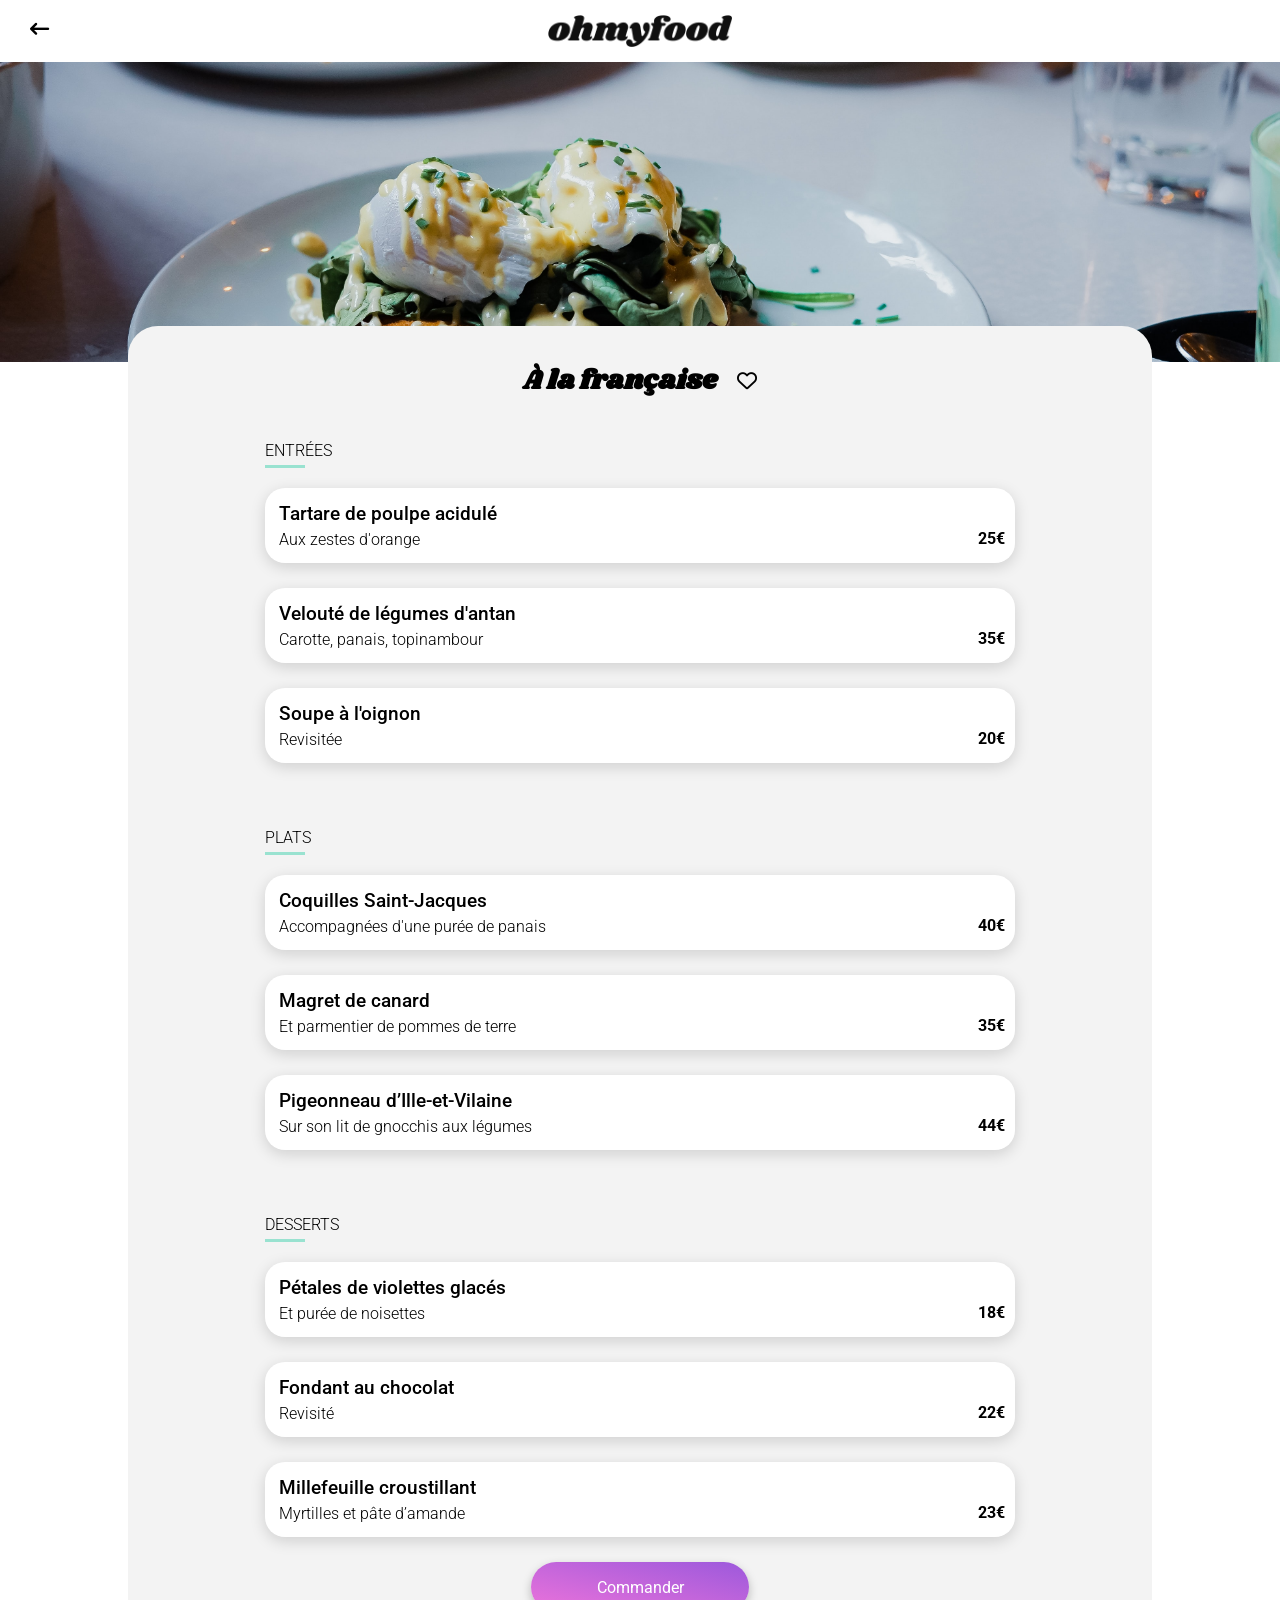
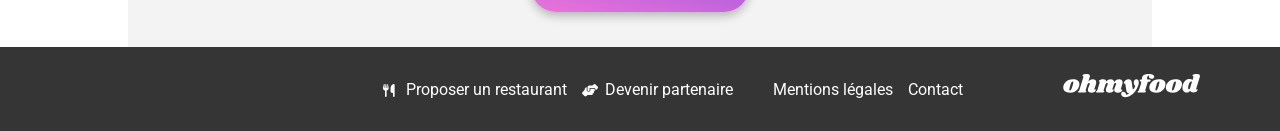
==== commit c0bfc026: "Modification bouton explorer et version desktop" ====
--- a/restaurants/a_la_française.html
+++ b/restaurants/a_la_française.html
@@ -7,17 +7,13 @@
         <title>ohmyfood - La palette du gout</title>
         <meta name="description" content="carte du restaurant La palette du gout sur ohmyfood">
         <meta name="viewport" content="width=device-width, initial-scale=1">
-        <link rel="stylesheet" href="https://cdnjs.cloudflare.com/ajax/libs/font-awesome/6.2.1/css/all.min.css"
-            integrity="sha512-MV7K8+y+gLIBoVD59lQIYicR65iaqukzvf/nwasF0nqhPay5w/9lJmVM2hMDcnK1OnMGCdVK+iQrJ7lzPJQd1w=="
-            crossorigin="anonymous" referrerpolicy="no-referrer" />
+        <link rel="stylesheet" href="https://cdnjs.cloudflare.com/ajax/libs/font-awesome/6.2.1/css/all.min.css" integrity="sha512-MV7K8+y+gLIBoVD59lQIYicR65iaqukzvf/nwasF0nqhPay5w/9lJmVM2hMDcnK1OnMGCdVK+iQrJ7lzPJQd1w==" crossorigin="anonymous" referrerpolicy="no-referrer" />
         <link rel="preconnect" href="https://fonts.googleapis.com">
         <link rel="preconnect" href="https://fonts.gstatic.com" crossorigin>
-        <link href="https://fonts.googleapis.com/css2?family=Inter:ital,opsz,wght@0,14..32,100..900;1,14..32,100..900&family=Manrope:wght
-            @200..800&family=Montserrat:ital,wght@0,100..900;1,100..900&family=Shrikhand&display=swap" rel="stylesheet">
+        <link href="https://fonts.googleapis.com/css2?family=Inter:ital,opsz,wght@0,14..32,100..900;1,14..32,100..900&family=Manrope:wght@200..800&family=Montserrat:ital,wght@0,100..900;1,100..900&family=Shrikhand&display=swap" rel="stylesheet">
         <link rel="preconnect" href="https://fonts.googleapis.com">
         <link rel="preconnect" href="https://fonts.gstatic.com" crossorigin>
-        <link href="https://fonts.googleapis.com/css2?family=Inter:ital,opsz,wght@0,14..32,100..900;1,14..32,100..900&family=Manrope:wght@200..800&
-            family=Montserrat:ital,wght@0,100..900;1,100..900&family=Roboto:ital,wght@0,100..900;1,100..900&family=Shrikhand&display=swap" rel="stylesheet">
+        <link href="https://fonts.googleapis.com/css2?family=Inter:ital,opsz,wght@0,14..32,100..900;1,14..32,100..900&family=Manrope:wght@200..800&family=Montserrat:ital,wght@0,100..900;1,100..900&family=Roboto:ital,wght@0,100..900;1,100..900&family=Shrikhand&display=swap" rel="stylesheet">
         <link rel="stylesheet" href="../assets/style.css">
     </head>
     <body class="body">
@@ -33,66 +29,66 @@
             <div class="menu">
                 <div class="restaurant">
                     <h1 class="restaurant__name">À la française</h1>
-                    <label class="restaurant__checkbox" for="">
+                    <label class="restaurant__checkbox">
                         <input type="checkbox">
                         <i class="fa-regular fa-heart restaurant__icon"></i>
-                        <i class="fa-solid fa-heart restaurant__icon-full"></i>
+                        <!-- <i class="fa-solid fa-heart restaurant__icon-full"></i> -->
                     </label>
                 </div>
                 <div class="menu__wrapper">
                     <section class="menu__section">
                         <h2 class="menu__title">Entrées</h2>
                         <span class="menu__bar"></span>
-                        <label>
-                            <input type="checkbox">
-                            <article class="menu__dish">
-                                <div class="menu__dish-text">
-                                <h3 class="menu__dish-name">Tartare de poulpe acidulé</h3>
-                                <h4 class="menu__dish-description">Aux zestes d'orange</h4> 
-                                </div>
-                                <div class="menu__dish-animation">
-                                    <p class="menu__dish-price">25€</p>
-                                    <span class="menu__dish-check">
-                                        <span class="menu__dish-check-icon">
-                                            <i class="fa-solid fa-circle-check"></i>
-                                        </span>
-                                    </span>
-                                </div>
-                            </article>
-                        </label>
-                        <label>
-                            <input type="checkbox">
-                            <article class="menu__dish">
-                                <div class="menu__dish-text">
-                                <h3 class="menu__dish-name">Velouté de légumes d'antan</h3>
-                                <h4 class="menu__dish-description">Carotte, panais, topinambour</h4> 
-                                </div>
-                                <div class="menu__dish-animation">
-                                    <p class="menu__dish-price">35€</p>
-                                    <span class="menu__dish-check">
-                                        <span class="menu__dish-check-icon">
-                                            <i class="fa-solid fa-circle-check"></i>
-                                        </span>
-                                    </span>
-                                </div>
-                            </article>
-                        </label>
-                        <label>
-                            <input type="checkbox">
-                            <article class="menu__dish">
-                                <div class="menu__dish-text">
-                                <h3 class="menu__dish-name">Soupe à l'oignon</h3>
-                                <h4 class="menu__dish-description">Revisitée</h4> 
-                                </div>
-                                <div class="menu__dish-animation">
-                                    <p class="menu__dish-price">20€</p>
-                                    <span class="menu__dish-check">
-                                        <span class="menu__dish-check-icon">
-                                            <i class="fa-solid fa-circle-check"></i>
-                                        </span>
-                                    </span>
-                                </div>
-                            </article>
+                        <label class="menu__label">
+                            <input type="checkbox">
+                            <span class="menu__dish">
+                                <span class="menu__dish-text">
+                                    <span class="menu__dish-name">Tartare de poulpe acidulé</span>
+                                    <span class="menu__dish-description">Aux zestes d'orange</span> 
+                                </span>
+                                <span class="menu__dish-animation">
+                                    <span class="menu__dish-price">25€</span>
+                                    <span class="menu__dish-check">
+                                        <span class="menu__dish-check-icon">
+                                            <i class="fa-solid fa-circle-check"></i>
+                                        </span>
+                                    </span>
+                                </span>
+                            </span>
+                        </label>
+                        <label class="menu__label">
+                            <input type="checkbox">
+                            <span class="menu__dish">
+                                <span class="menu__dish-text">
+                                    <span class="menu__dish-name">Velouté de légumes d'antan</span>
+                                    <span class="menu__dish-description">Carotte, panais, topinambour</span> 
+                                </span>
+                                <span class="menu__dish-animation">
+                                    <span class="menu__dish-price">35€</span>
+                                    <span class="menu__dish-check">
+                                        <span class="menu__dish-check-icon">
+                                            <i class="fa-solid fa-circle-check"></i>
+                                        </span>
+                                    </span>
+                                </span>
+                            </span>
+                        </label>
+                        <label class="menu__label">
+                            <input type="checkbox">
+                            <span class="menu__dish">
+                                <span class="menu__dish-text">
+                                    <span class="menu__dish-name">Soupe à l'oignon</span>
+                                    <span class="menu__dish-description">Revisitée</span> 
+                                </span>
+                                <span class="menu__dish-animation">
+                                    <span class="menu__dish-price">20€</span>
+                                    <span class="menu__dish-check">
+                                        <span class="menu__dish-check-icon">
+                                            <i class="fa-solid fa-circle-check"></i>
+                                        </span>
+                                    </span>
+                                </span>
+                            </span>
                         </label> 
                     </section>
                     <section class="menu__section">
@@ -100,109 +96,109 @@
                         <span class="menu__bar"></span>
                         <label>
                             <input type="checkbox">
-                            <article class="menu__dish">
-                                <div class="menu__dish-text">
-                                <h3 class="menu__dish-name">Coquilles Saint-Jacques</h3>
-                                <h4 class="menu__dish-description">Accompagnées d'une purée de panais</h4> 
-                                </div>
-                                <div class="menu__dish-animation">
-                                    <p class="menu__dish-price">40€</p>
-                                    <span class="menu__dish-check">
-                                        <span class="menu__dish-check-icon">
-                                            <i class="fa-solid fa-circle-check"></i>
-                                        </span>
-                                    </span>
-                                </div>
-                            </article>
-                        </label>
-                        <label>
-                            <input type="checkbox">
-                            <article class="menu__dish">
-                                <div class="menu__dish-text">
-                                <h3 class="menu__dish-name">Magret de canard</h3>
-                                <h4 class="menu__dish-description">Et parmentier de pommes de terre</h4> 
-                                </div>
-                                <div class="menu__dish-animation">
-                                    <p class="menu__dish-price">35€</p>
-                                    <span class="menu__dish-check">
-                                        <span class="menu__dish-check-icon">
-                                            <i class="fa-solid fa-circle-check"></i>
-                                        </span>
-                                    </span>
-                                </div>
-                            </article>
-                        </label>
-                        <label>
-                            <input type="checkbox">
-                            <article class="menu__dish">
-                                <div class="menu__dish-text">
-                                <h3 class="menu__dish-name">Pigeonneau d’Ille-et-Vilaine</h3>
-                                <h4 class="menu__dish-description">Sur son lit de gnocchis aux légumes</h4> 
-                                </div>
-                                <div class="menu__dish-animation">
-                                    <p class="menu__dish-price">44€</p>
-                                    <span class="menu__dish-check">
-                                        <span class="menu__dish-check-icon">
-                                            <i class="fa-solid fa-circle-check"></i>
-                                        </span>
-                                    </span>
-                                </div>
-                            </article>
+                            <span class="menu__dish">
+                                <span class="menu__dish-text">
+                                    <span class="menu__dish-name">Coquilles Saint-Jacques</span>
+                                    <span class="menu__dish-description">Accompagnées d'une purée de panais</span> 
+                                </span>
+                                <span class="menu__dish-animation">
+                                    <span class="menu__dish-price">40€</span>
+                                    <span class="menu__dish-check">
+                                        <span class="menu__dish-check-icon">
+                                            <i class="fa-solid fa-circle-check"></i>
+                                        </span>
+                                    </span>
+                                </span>
+                            </span>
+                        </label>
+                        <label class="menu__label">
+                            <input type="checkbox">
+                            <span class="menu__dish">
+                                <span class="menu__dish-text">
+                                    <span class="menu__dish-name">Magret de canard</span>
+                                    <span class="menu__dish-description">Et parmentier de pommes de terre</span> 
+                                </span>
+                                <span class="menu__dish-animation">
+                                    <span class="menu__dish-price">35€</span>
+                                    <span class="menu__dish-check">
+                                        <span class="menu__dish-check-icon">
+                                            <i class="fa-solid fa-circle-check"></i>
+                                        </span>
+                                    </span>
+                                </span>
+                            </span>
+                        </label>
+                        <label class="menu__label">
+                            <input type="checkbox">
+                            <span class="menu__dish">
+                                <span class="menu__dish-text">
+                                    <span class="menu__dish-name">Pigeonneau d’Ille-et-Vilaine</span>
+                                    <span class="menu__dish-description">Sur son lit de gnocchis aux légumes</span> 
+                                </span>
+                                <span class="menu__dish-animation">
+                                    <span class="menu__dish-price">44€</span>
+                                    <span class="menu__dish-check">
+                                        <span class="menu__dish-check-icon">
+                                            <i class="fa-solid fa-circle-check"></i>
+                                        </span>
+                                    </span>
+                                </span>
+                            </span>
                         </label>
                     </section>
                     <section class="menu__section">
                         <h2 class="menu__title">Desserts</h2>
                         <span class="menu__bar"></span>
-                        <label>
-                            <input type="checkbox">
-                            <article class="menu__dish">
-                                <div class="menu__dish-text">
-                                <h3 class="menu__dish-name">Pétales de violettes glacés</h3>
-                                <h4 class="menu__dish-description">Et purée de noisettes</h4> 
-                                </div>
-                                <div class="menu__dish-animation">
-                                    <p class="menu__dish-price">18€</p>
-                                    <span class="menu__dish-check">
-                                        <span class="menu__dish-check-icon">
-                                            <i class="fa-solid fa-circle-check"></i>
-                                        </span>
-                                    </span>
-                                </div>
-                            </article>
-                        </label>
-                        <label>
-                            <input type="checkbox">
-                            <article class="menu__dish">
-                                <div class="menu__dish-text">
-                                <h3 class="menu__dish-name">Fondant au chocolat</h3>
-                                <h4 class="menu__dish-description">Revisité</h4> 
-                                </div>
-                                <div class="menu__dish-animation">
-                                    <p class="menu__dish-price">22€</p>
-                                    <span class="menu__dish-check">
-                                        <span class="menu__dish-check-icon">
-                                            <i class="fa-solid fa-circle-check"></i>
-                                        </span>
-                                    </span>
-                                </div>
-                            </article>
-                        </label>
-                        <label>
-                            <input type="checkbox">
-                            <article class="menu__dish">
-                                <div class="menu__dish-text">
-                                <h3 class="menu__dish-name">Millefeuille croustillant</h3>
-                                <h4 class="menu__dish-description">Myrtilles et pâte d’amande</h4> 
-                                </div>
-                                <div class="menu__dish-animation">
-                                    <p class="menu__dish-price">23€</p>
-                                    <span class="menu__dish-check">
-                                        <span class="menu__dish-check-icon">
-                                            <i class="fa-solid fa-circle-check"></i>
-                                        </span>
-                                    </span>
-                                </div>
-                            </article>
+                        <label class="menu__label">
+                            <input type="checkbox">
+                            <span class="menu__dish">
+                                <span class="menu__dish-text">
+                                    <span class="menu__dish-name">Pétales de violettes glacés</span>
+                                    <span class="menu__dish-description">Et purée de noisettes</span> 
+                                </span>
+                                <span class="menu__dish-animation">
+                                    <span class="menu__dish-price">18€</span>
+                                    <span class="menu__dish-check">
+                                        <span class="menu__dish-check-icon">
+                                            <i class="fa-solid fa-circle-check"></i>
+                                        </span>
+                                    </span>
+                                </span>
+                            </span>
+                        </label>
+                        <label class="menu__label">
+                            <input type="checkbox">
+                            <span class="menu__dish">
+                                <span class="menu__dish-text">
+                                    <span class="menu__dish-name">Fondant au chocolat</span>
+                                    <span class="menu__dish-description">Revisité</span> 
+                                </span>
+                                <span class="menu__dish-animation">
+                                    <span class="menu__dish-price">22€</span>
+                                    <span class="menu__dish-check">
+                                        <span class="menu__dish-check-icon">
+                                            <i class="fa-solid fa-circle-check"></i>
+                                        </span>
+                                    </span>
+                                </span>
+                            </span>
+                        </label>
+                        <label class="menu__label">
+                            <input type="checkbox">
+                            <span class="menu__dish">
+                                <span class="menu__dish-text">
+                                    <span class="menu__dish-name">Millefeuille croustillant</span>
+                                    <span class="menu__dish-description">Myrtilles et pâte d’amande</span> 
+                                </span>
+                                <span class="menu__dish-animation">
+                                    <span class="menu__dish-price">23€</span>
+                                    <span class="menu__dish-check">
+                                        <span class="menu__dish-check-icon">
+                                            <i class="fa-solid fa-circle-check"></i>
+                                        </span>
+                                    </span>
+                                </span>
+                            </span>
                         </label>
                     </section>
                 </div>
--- a/assets/style.css
+++ b/assets/style.css
@@ -10,6 +10,10 @@
   background-color: #EAEAEA;
 }
 
+input {
+  display: none;
+}
+
 a {
   color: black;
 }
@@ -23,15 +27,15 @@
   align-items: center;
   background-color: #f3f3f3;
   gap: 50px;
-  animation: hiddeloader 1s ease-in-out forwards;
-  animation-delay: 1s;
+  animation: hiddeloader 2s ease-in-out forwards;
+  animation-delay: 1.5s;
 }
 .loader__square {
   z-index: 2;
   height: 50px;
   width: 50px;
   background: linear-gradient(193.33deg, #9356DC -11.44%, #FF79DA 123.93%);
-  animation: rotate 1s ease-in-out forwards;
+  animation: bounce 1s ease-in-out forwards;
 }
 .loader__square:nth-child(1) {
   animation-delay: 0.3s;
@@ -43,26 +47,6 @@
   animation-delay: 0.9s;
 }
 
-@keyframes rotate {
-  0% {
-    transform: translateY(0);
-  }
-  50% {
-    transform: translateY(-20px);
-  }
-  100% {
-    transform: translateY(0);
-    opacity: 0;
-  }
-}
-@keyframes hiddeloader {
-  from {
-    opacity: 1;
-  }
-  to {
-    display: none;
-  }
-}
 .header__logo {
   width: 100%;
   display: flex;
@@ -116,6 +100,9 @@
   border-radius: 25px;
   color: white;
   text-decoration: none;
+  display: flex;
+  justify-content: center;
+  align-items: center;
   transition: opacity 0.4s ease-in-out, box-shadow 0.4s ease-in-out;
 }
 .explore__button:hover {
@@ -160,12 +147,11 @@
   color: #7E7E7E;
   padding: 0 30px;
 }
+.steps__box-purple {
+  color: #9356DC;
+}
 .steps__box-text {
   font-weight: 500;
-}
-
-.purple {
-  color: #9356DC;
 }
 
 .restaurants {
@@ -357,18 +343,30 @@
   justify-content: space-between;
   margin-top: 12px;
   cursor: pointer;
+  overflow: hidden;
 }
 .menu__dish-text {
   padding: 14px;
+  display: flex;
+  flex-direction: column;
+  white-space: nowrap;
+  overflow: hidden;
+  text-overflow: ellipsis;
 }
 .menu__dish-name {
   font-size: 1.2rem;
   font-weight: 500;
   margin-bottom: 5px;
+  white-space: nowrap;
+  overflow: hidden;
+  text-overflow: ellipsis;
 }
 .menu__dish-description {
   font-size: 1rem;
   font-weight: 300;
+  white-space: nowrap;
+  overflow: hidden;
+  text-overflow: ellipsis;
 }
 .menu__dish-animation {
   width: 150px;
@@ -402,12 +400,12 @@
   font-size: 25px;
   color: white;
 }
-.menu__button {
-  display: flex;
-  justify-content: center;
-  align-items: center;
-}
-.menu__button button {
+.menu .menu__button {
+  display: flex;
+  justify-content: center;
+  align-items: center;
+}
+.menu .menu__button button {
   width: 218px;
   height: 50px;
   padding: 13px 18px;
@@ -421,20 +419,16 @@
   font-size: 1rem;
   transition: opacity 0.2s ease-in, box-shadow 0.2s ease-in;
 }
-.menu__button button:hover {
+.menu .menu__button button:hover {
   opacity: 0.7;
   box-shadow: 0px 6px 16px 0px rgba(0, 0, 0, 0.2509803922);
 }
 
-label:has(input:checked) .menu__dish-check {
+.menu__label:has(input:checked) .menu__dish-check {
   width: 100px;
 }
-label:has(input:checked) .menu__dish-check-icon {
+.menu__label:has(input:checked) .menu__dish-check-icon {
   opacity: 1;
-}
-
-input {
-  display: none;
 }
 
 .restaurant {
@@ -449,32 +443,43 @@
 }
 .restaurant__icon {
   font-size: 20px;
-  position: absolute;
-  top: 45px;
-  right: 25px;
+  margin-left: 20px;
   cursor: pointer;
-  transition: all 1s ease-in-out;
-}
-.restaurant__icon:hover {
-  opacity: 0;
-}
-.restaurant__icon-full {
-  font-size: 20px;
-  position: absolute;
-  top: 45px;
-  right: 25px;
-  cursor: pointer;
-  opacity: 0;
+  transition: all 0.4s ease-in-out;
+}
+.restaurant__checkbox:has(input:checked) i {
   background: linear-gradient(193.33deg, #9356DC -11.44%, #FF79DA 123.93%);
   background-clip: text;
   -webkit-background-clip: text;
   -webkit-text-fill-color: transparent;
-  transition: all 1s ease-in-out;
-}
-.restaurant__icon-full:hover {
-  opacity: 1;
-}
-
+}
+.restaurant__checkbox:has(input:checked) i::before {
+  content: "\f004";
+  font-family: "Font Awesome 6 Free";
+  font-weight: 900;
+}
+
+@keyframes bounce {
+  0% {
+    transform: translateY(0);
+  }
+  50% {
+    transform: translateY(-20px);
+  }
+  100% {
+    transform: translateY(0);
+    opacity: 0;
+  }
+}
+@keyframes hiddeloader {
+  from {
+    opacity: 1;
+  }
+  to {
+    opacity: 0;
+    z-index: -100;
+  }
+}
 @keyframes appear {
   from {
     opacity: 0;
@@ -546,6 +551,16 @@
   .menu {
     max-width: 1024px;
     width: 100%;
+  }
+  .menu__dish {
+    width: 750px;
+  }
+  .menu__wrapper {
+    display: flex;
+    justify-content: center;
+    align-items: center;
+    display: flex;
+    flex-direction: column;
   }
   .restaurants__cards-container {
     display: grid;
